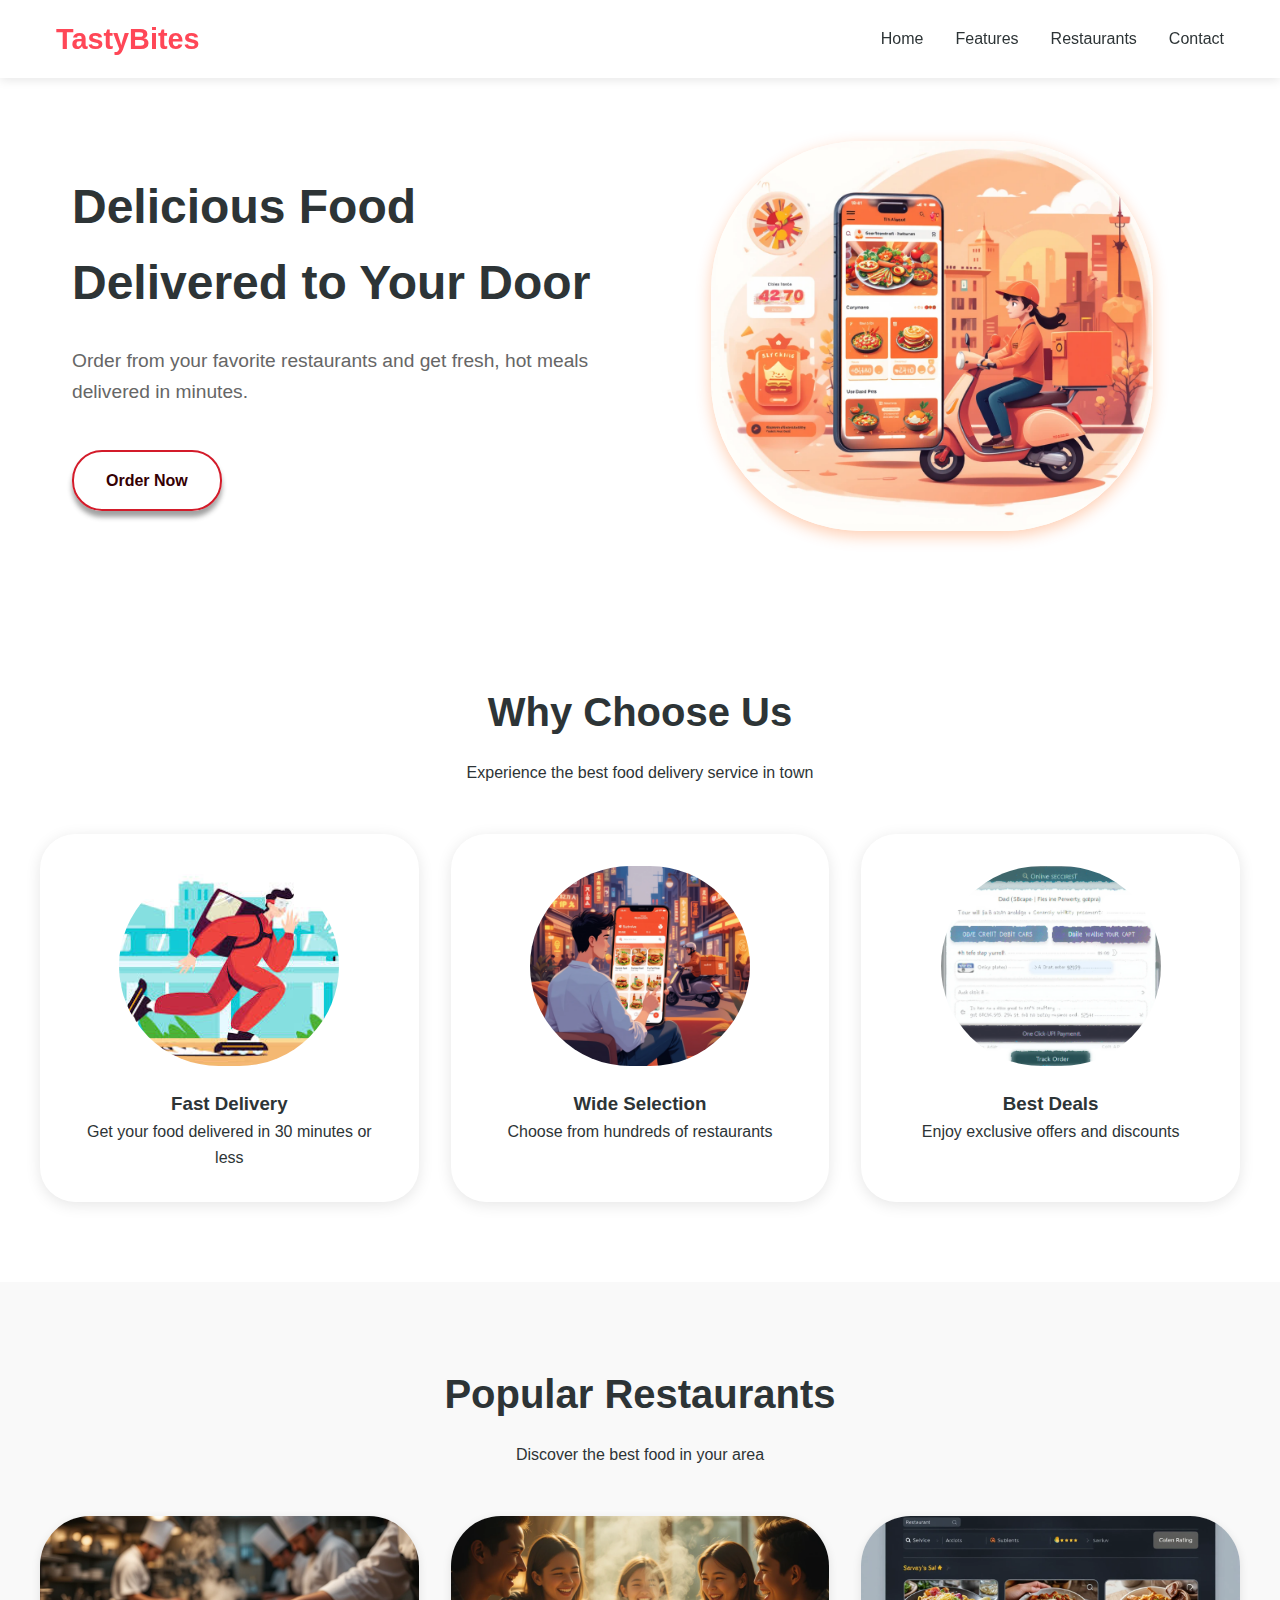
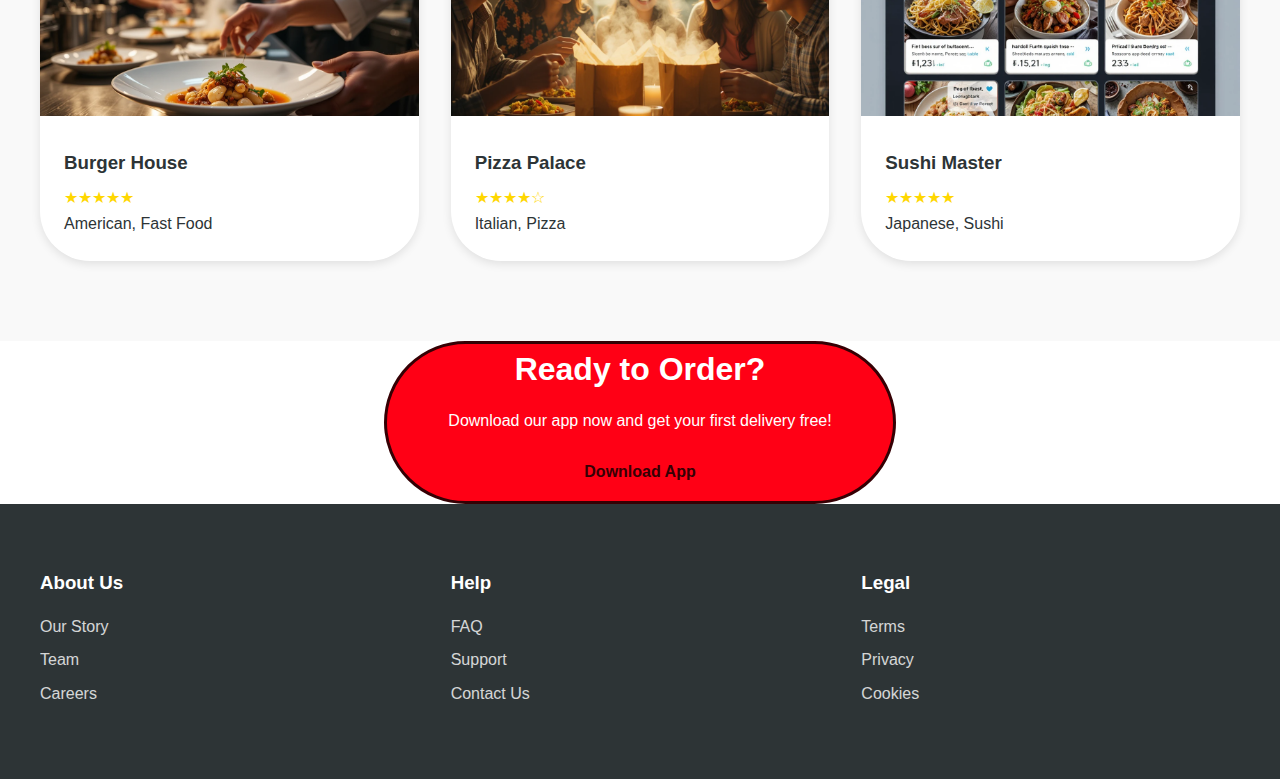
==== index.html @ fa66cdd8 "Add files via upload" ====
<!DOCTYPE html>
<html lang="en">
<head>
    <meta charset="UTF-8">
    <meta name="viewport" content="width=device-width, initial-scale=1.0">
    <title>TastyBites - Food Delivery Service</title>
    
    <link rel="stylesheet" href="index.css">
</head>
<body>
    <header class="header">
        <nav class="nav-container">
            <div class="logo">TastyBites</div>
            
            <div class="nav-links">
                <a href="#home">Home</a>
                <a href="#features">Features</a>
                <a href="#restaurants">Restaurants</a>
                <a href="#contact">Contact</a>
            </div>
        </nav>
    </header>

    <section class="hero" id="home">
       
        <div class="hero-content">
            <div class="hero-text">
                <h1>Delicious Food Delivered to Your Door</h1>
                <p>Order from your favorite restaurants and get fresh, hot meals delivered in minutes.</p>
                <a href="#order" class="button">Order Now</a>
            </div>
            <div class="hero-image">
                <img src="main.png" alt="Delicious Food Delivery" />
            </div>
        </div>
    </section>

    <section class="features" id="features">
        <div class="section-title">
            <h2>Why Choose Us</h2>
            <p>Experience the best food delivery service in town</p>
        </div>
        <div class="features-grid">
            <div class="feature-card">
                <img src="fst.jpg"alt="Fast Delivery" />
                <h3>Fast Delivery</h3>
                <p>Get your food delivered in 30 minutes or less</p>
            </div>
            <div class="feature-card">
                <img src="wdr.png" alt="Wide Selection" />
                <h3>Wide Selection</h3>
                <p>Choose from hundreds of restaurants</p>
            </div>
            <div class="feature-card">
                <img src="piclumen-1738390396438.png" alt="Best Deals" />
                <h3>Best Deals</h3>
                <p>Enjoy exclusive offers and discounts</p>
            </div>
        </div>
    </section>

    <section class="restaurants" id="restaurants">
        <div class="section-title">
            <h2>Popular Restaurants</h2>
            <p>Discover the best food in your area</p>
        </div>
        <div class="restaurant-grid">
            <div class="restaurant-card">
                <img src="The Chef’s Hands at Work.png" alt="Restaurant 1" />
                <div class="restaurant-info">
                    <h3>Burger House</h3>
                    <div class="rating">★★★★★</div>
                    <p>American, Fast Food</p>
                </div>
            </div>
            <div class="restaurant-card">
                <img src="The Family’s Joyful Food Arrival .png" alt="Restaurant 2" />
                <div class="restaurant-info">
                    <h3>Pizza Palace</h3>
                    <div class="rating">★★★★☆</div>
                    <p>Italian, Pizza</p>
                </div>
            </div>
            <div class="restaurant-card">
                <img src="piclumen-1738390382852.png" alt="Restaurant 3" />
                <div class="restaurant-info">
                    <h3>Sushi Master</h3>
                    <div class="rating">★★★★★</div>
                    <p>Japanese, Sushi</p>
                </div>
            </div>
        </div>
    </section>

    <section class="cta">
        <h2>Ready to Order?</h2>
        <p>Download our app now and get your first delivery free!</p>
        <a href="#download" class="button">Download App</a>
    </section>

    <footer class="footer" id="contact">
        <div class="footer-content">
            <div class="footer-section">
                <h3>About Us</h3>
                <ul>
                    <li><a href="#about">Our Story</a></li>
                    <li><a href="#team">Team</a></li>
                    <li><a href="#careers">Careers</a></li>
                </ul>
            </div>
            <div class="footer-section">
                <h3>Help</h3>
                <ul>
                    <li><a href="#faq">FAQ</a></li>
                    <li><a href="#support">Support</a></li>
                    <li><a href="#contact">Contact Us</a></li>
                </ul>
            </div>
            <div class="footer-section">
                <h3>Legal</h3>
                <ul>
                    <li><a href="#terms">Terms</a></li>
                    <li><a href="#privacy">Privacy</a></li>
                    <li><a href="#cookies">Cookies</a></li>
                </ul>
            </div>
        </div>
    </footer>
</body>
</html>
---- index.css ----
* {
    margin: 0;
    padding: 0;
    box-sizing: border-box;
    font-family: 'Segoe UI', Tahoma, Geneva, Verdana, sans-serif;
}

:root {
    --primary: #ff4757;
    --secondary: #2d3436;
    --accent: #ffeaa7;
    --text: #2d3436;
    --bg-light: #f9f9f9;
}

body {
    line-height: 1.6;
    color: var(--text);
}

/* Header Styles */
.header {
    background-color: white;
    box-shadow: 0 2px 10px rgba(0,0,0,0.1);
    position: fixed;
    width: 100%;
    z-index: 1000;
}

.nav-container {
    max-width: 1200px;
    margin: 0 auto;
    padding: 1rem;
    display: flex;
    justify-content: space-between;
    align-items: center;
}

.logo {
    font-size: 1.8rem;
    font-weight: bold;
    color: var(--primary);
}

.nav-links {
    display: flex;
    gap: 2rem;
}

.nav-links a {
    text-decoration: none;
    color: #2d3436;
    font-weight: 500;
    transition: color 0.3s;
   

}

.nav-links a:hover {
    color:#ff4757;
    border-bottom: solid 1px #d31b2a;
   
    transition: all ease-in-out 0.5s;
    
}

/* .nav-links::after{
    transition: 3s;
} */



/* Hero Section */
.hero {
    padding-top: 80px;
    position: relative;
    height: 600px;
    display: flex;
    align-items: center;
    background-image: rgba(0, 0, 0, 0.308) url("/img/main.png") ;
    overflow: hidden;


    
}

.hero-content {
    max-width: 1200px;
    margin: 0 auto;
    padding: 2rem;
    display: grid;
    grid-template-columns: 1fr 1fr;
    gap: 2rem;
    align-items: center;
}

.hero-text h1 {
    font-size: 3rem;
    margin-bottom: 1.5rem;
    color: var(--secondary);
}

.hero-text p {
    font-size: 1.2rem;
    margin-bottom: 2rem;
    color: #666;
}

.hero-text .button{

   border: solid 2px #d31b2a;
   border-radius: 30px;
   box-shadow: 0 6px 5px rgba(59, 59, 59, 0.479);
   
}

.hero-text .button:hover{
 
    
    background-color: #f8b6a48e;
    box-shadow: 0 6px 5px rgba(255, 30, 0, 0.479);
    transition: 0.5s;
}

.hero-image {
    text-align: center;
}

.hero-image img {
    max-width:80%;
    border-radius: 150px;
    box-shadow: 0 5px 15px rgba(255, 97, 6, 0.308);
}

/* Features Section */
.features {
    padding: 5rem 2rem;
    background-color: white;
}

.section-title {
    text-align: center;
    margin-bottom: 3rem;
}

.section-title h2 {
    font-size: 2.5rem;
    color: var(--secondary);
    margin-bottom: 1rem;
}

.features-grid {
    max-width: 1200px;
    margin: 0 auto;
    display: grid;
    grid-template-columns: repeat(auto-fit, minmax(250px, 1fr));
    gap: 2rem;
}

.feature-card {
    background: white;
    padding: 2rem;
    border-radius: 35px;
    box-shadow: 0 3px 15px rgba(0,0,0,0.1);
    text-align: center;
    transition: transform 0.3s;
    
}


.feature-card img {
    width: 70%;
    height: 200px;
    object-fit: cover;
    border-radius: 200px;
    margin-bottom: 1rem;
}

/* Popular Restaurants Section */
.restaurants {
    padding: 5rem 2rem;
    background-color: var(--bg-light);
}

.restaurant-grid {
    max-width: 1200px;
    margin: 0 auto;
    display: grid;
    grid-template-columns: repeat(auto-fit, minmax(300px, 1fr));
    gap: 2rem;
}

.restaurant-card {
    background: white;
    border-radius: 50px;
    overflow: hidden;
    box-shadow: 0 3px 10px rgba(0,0,0,0.1);
    cursor: pointer;
}

.restaurant-card:hover {
    border: solid 1px #d31b2a;
    transform: translateY(-10px);
    color: #d31b2a;
    background-color: #ffe0dc8e;
    box-shadow: 0 30px 30px rgba(253, 221, 221, 0.521);
    transition: 0.75s;

}
.restaurant-card img {
    width: 100%;
    height: 200px;
    object-fit: cover;
}

.restaurant-info {
    padding: 1.5rem;
}

.restaurant-info h3 {
    margin-bottom: 0.5rem;
}

.rating {
    color: #ffd700;
}

/* CTA Section */
.cta {
    background-color:#ff0015;
    color: white;
    /* padding: rem 2rem; */
    text-align: center;
    border:solid 3px #350004;
    border-radius: 150px;
    width:40%;
    margin:auto;
}

.cta h2 {
    font-size: 2rem;
    margin-bottom: 0.8rem;
}

.button {
    display: inline-block;
    margin-top: 10px;
    padding: 1rem 2rem;
    /* text-color: #000000; */
    background-color: none;
    color: #350004;
    text-decoration: none;
    border-radius: 5px;
    font-weight: bold;
    transition: transform 0.3s;
}

.button:hover {
    transform: translateY(-2px);
}

/* Footer */
.footer {
    background-color: var(--secondary);
    color: white;
    padding: 4rem 2rem;
}

.footer-content {
    max-width: 1200px;
    margin: 0 auto;
    display: grid;
    grid-template-columns: repeat(auto-fit, minmax(250px, 1fr));
    gap: 2rem;
}

.footer-section h3 {
    margin-bottom: 1rem;
}

.footer-section ul {
    list-style: none;
}

.footer-section ul li {
    margin-bottom: 0.5rem;
}

.footer-section ul li a {
    color: white;
    text-decoration: none;
    opacity: 0.8;
    transition: opacity 0.3s;
}

.footer-section ul li a:hover {
    opacity: 1;
}

/* Responsive Design */
@media (max-width: 768px) {
    .hero-content {
        grid-template-columns: 1fr;
        text-align: center;
    }

    .nav-links {
        display: none;
    }

    .hero-text h1 {
        font-size: 2.5rem;
    }
}
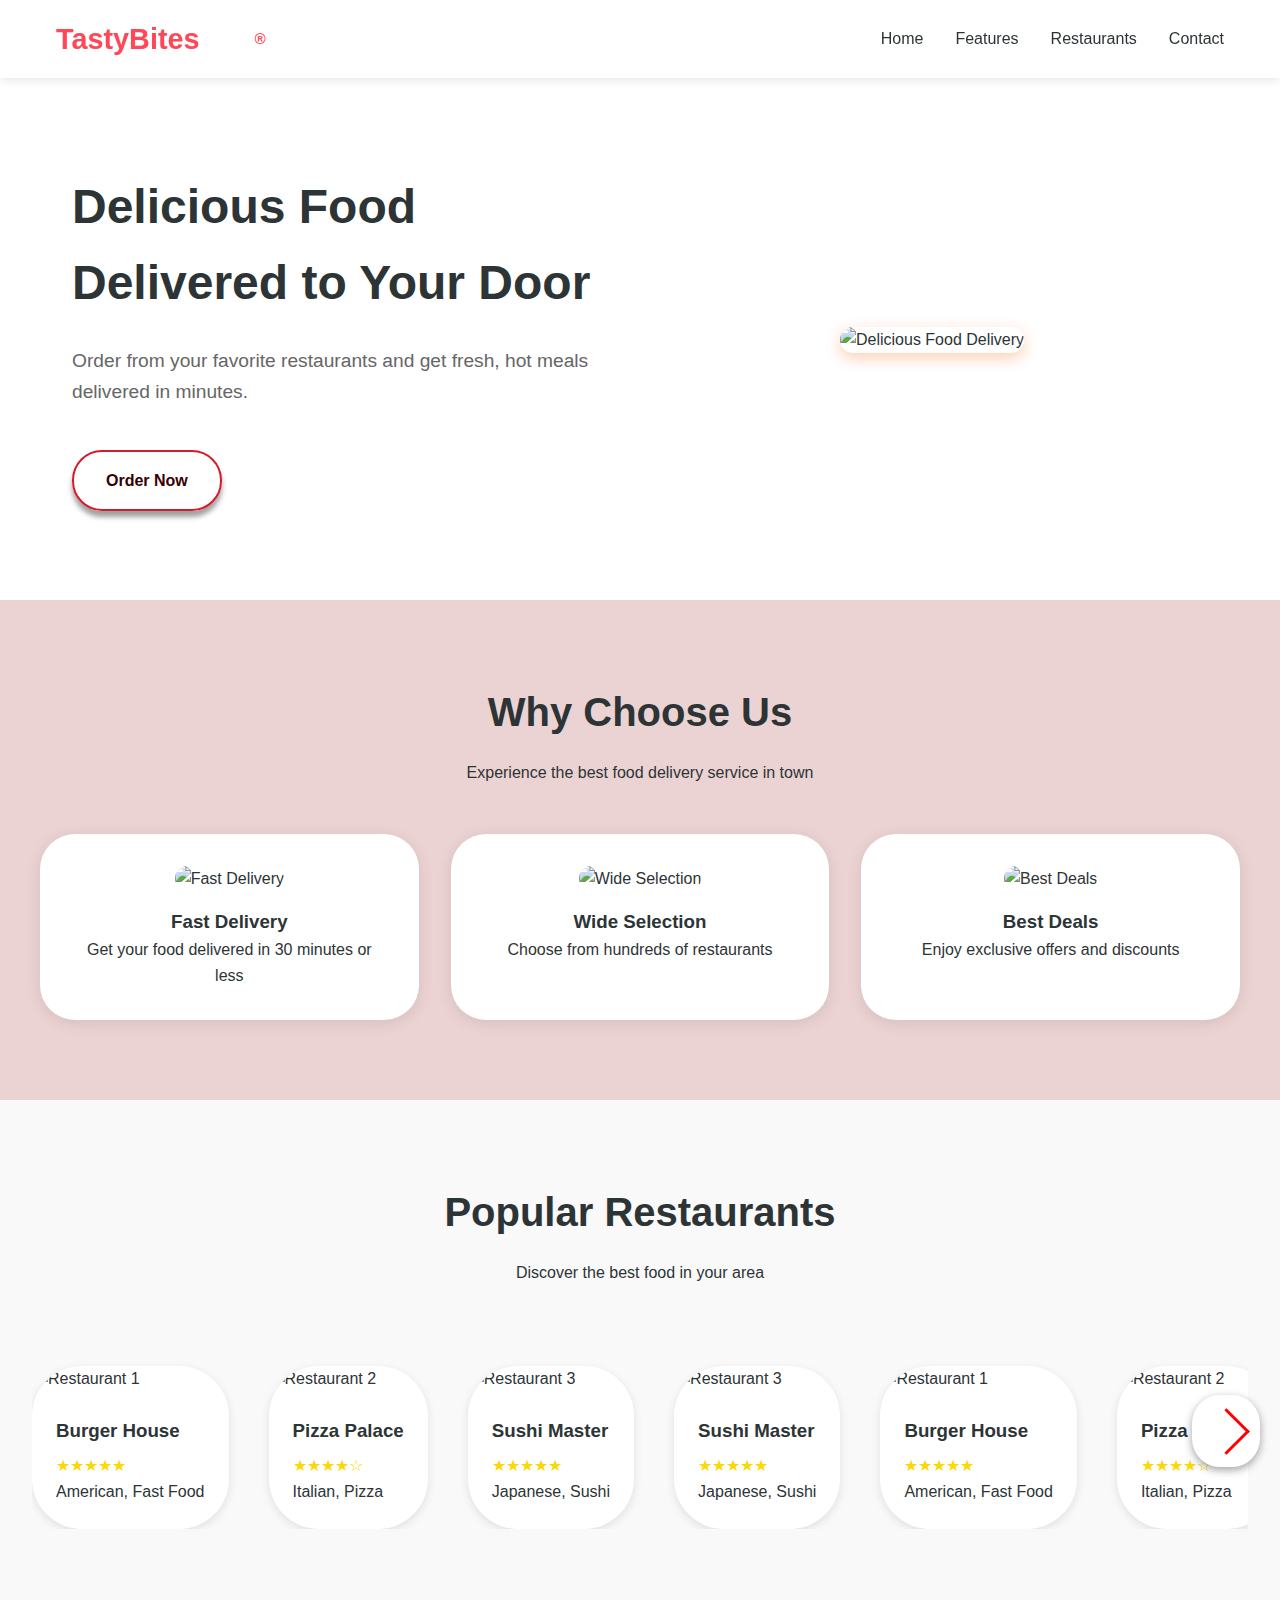
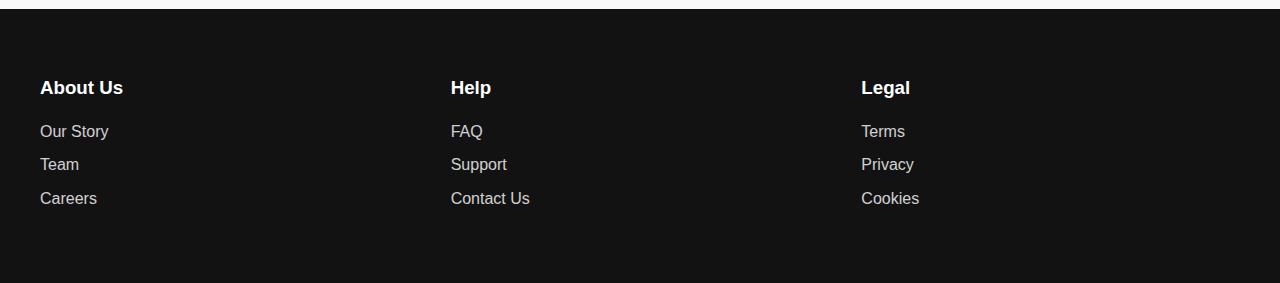
==== commit cf0b789e: "Add files via upload" ====
--- a/index.html
+++ b/index.html
@@ -1,17 +1,25 @@
 <!DOCTYPE html>
 <html lang="en">
+
 <head>
     <meta charset="UTF-8">
     <meta name="viewport" content="width=device-width, initial-scale=1.0">
     <title>TastyBites - Food Delivery Service</title>
-    
+
     <link rel="stylesheet" href="index.css">
 </head>
+
 <body>
     <header class="header">
         <nav class="nav-container">
-            <div class="logo">TastyBites</div>
+            <div class="logo" id="main">TastyBites  
+               
+            </div>
+            <div class="logo" id="reg">&REG;    
+            </div>  
             
+
+
             <div class="nav-links">
                 <a href="#home">Home</a>
                 <a href="#features">Features</a>
@@ -20,9 +28,9 @@
             </div>
         </nav>
     </header>
+    
+    <section class="hero " id="home">
 
-    <section class="hero" id="home">
-       
         <div class="hero-content">
             <div class="hero-text">
                 <h1>Delicious Food Delivered to Your Door</h1>
@@ -30,73 +38,126 @@
                 <a href="#order" class="button">Order Now</a>
             </div>
             <div class="hero-image">
-                <img src="main.png" alt="Delicious Food Delivery" />
+                <img src="img/main.png" alt="Delicious Food Delivery" />
             </div>
         </div>
     </section>
 
-    <section class="features" id="features">
+    <section class="features background" id="features">
         <div class="section-title">
             <h2>Why Choose Us</h2>
             <p>Experience the best food delivery service in town</p>
         </div>
         <div class="features-grid">
             <div class="feature-card">
-                <img src="fst.jpg"alt="Fast Delivery" />
+                <img src="img/fst.jpg" alt="Fast Delivery" />
                 <h3>Fast Delivery</h3>
                 <p>Get your food delivered in 30 minutes or less</p>
             </div>
             <div class="feature-card">
-                <img src="wdr.png" alt="Wide Selection" />
+                <img src="img/wdr.png" alt="Wide Selection" />
                 <h3>Wide Selection</h3>
                 <p>Choose from hundreds of restaurants</p>
             </div>
             <div class="feature-card">
-                <img src="piclumen-1738390396438.png" alt="Best Deals" />
+                <img src="img/piclumen-1738390396438.png" alt="Best Deals" />
                 <h3>Best Deals</h3>
                 <p>Enjoy exclusive offers and discounts</p>
             </div>
         </div>
     </section>
 
+
     <section class="restaurants" id="restaurants">
         <div class="section-title">
             <h2>Popular Restaurants</h2>
             <p>Discover the best food in your area</p>
         </div>
-        <div class="restaurant-grid">
-            <div class="restaurant-card">
-                <img src="The Chef’s Hands at Work.png" alt="Restaurant 1" />
-                <div class="restaurant-info">
-                    <h3>Burger House</h3>
-                    <div class="rating">★★★★★</div>
-                    <p>American, Fast Food</p>
+        <div class="scroll-container">
+            <button class="scroll-button left" id="scrollLeft">
+                <i class="arrow arrow-left"></i>
+            </button>
+            <div class="restaurant-grid">
+                <div class="restaurant-card">
+                    <img src="img/The Chef’s Hands at Work.png" alt="Restaurant 1" />
+                    <div class="restaurant-info">
+                        <h3>Burger House</h3>
+                        <div class="rating">★★★★★</div>
+                        <p>American, Fast Food</p>
+                    </div>
+                </div>
+                <div class="restaurant-card">
+                    <img src="img/The Family’s Joyful Food Arrival .png" alt="Restaurant 2" />
+                    <div class="restaurant-info">
+                        <h3>Pizza Palace</h3>
+                        <div class="rating">★★★★☆</div>
+                        <p>Italian, Pizza</p>
+                    </div>
+                </div>
+                <div class="restaurant-card">
+                    <img src="img/piclumen-1738390382852.png" alt="Restaurant 3" />
+                    <div class="restaurant-info">
+                        <h3>Sushi Master</h3>
+                        <div class="rating">★★★★★</div>
+                        <p>Japanese, Sushi</p>
+                    </div>
+                </div>
+                <div class="restaurant-card">
+                    <img src="img/piclumen-1738390382852.png" alt="Restaurant 3" />
+                    <div class="restaurant-info">
+                        <h3>Sushi Master</h3>
+                        <div class="rating">★★★★★</div>
+                        <p>Japanese, Sushi</p>
+                    </div>
+                </div>
+
+                <div class="restaurant-card">
+                    <img src="img/The Chef’s Hands at Work.png" alt="Restaurant 1" />
+                    <div class="restaurant-info">
+                        <h3>Burger House</h3>
+                        <div class="rating">★★★★★</div>
+                        <p>American, Fast Food</p>
+                    </div>
+                </div>
+                <div class="restaurant-card">
+                    <img src="img/The Family’s Joyful Food Arrival .png" alt="Restaurant 2" />
+                    <div class="restaurant-info">
+                        <h3>Pizza Palace</h3>
+                        <div class="rating">★★★★☆</div>
+                        <p>Italian, Pizza</p>
+                    </div>
+                </div>
+                <div class="restaurant-card">
+                    <img src="img/piclumen-1738390382852.png" alt="Restaurant 3" />
+                    <div class="restaurant-info">
+                        <h3>Sushi Master</h3>
+                        <div class="rating">★★★★★</div>
+                        <p>Japanese, Sushi</p>
+                    </div>
+                </div>
+                <div class="restaurant-card">
+                    <img src="img/piclumen-1738390382852.png" alt="Restaurant 3" />
+                    <div class="restaurant-info">
+                        <h3>Sushi Master</h3>
+                        <div class="rating">★★★★★</div>
+                        <p>Japanese, Sushi</p>
+                    </div>
                 </div>
             </div>
-            <div class="restaurant-card">
-                <img src="The Family’s Joyful Food Arrival .png" alt="Restaurant 2" />
-                <div class="restaurant-info">
-                    <h3>Pizza Palace</h3>
-                    <div class="rating">★★★★☆</div>
-                    <p>Italian, Pizza</p>
-                </div>
-            </div>
-            <div class="restaurant-card">
-                <img src="piclumen-1738390382852.png" alt="Restaurant 3" />
-                <div class="restaurant-info">
-                    <h3>Sushi Master</h3>
-                    <div class="rating">★★★★★</div>
-                    <p>Japanese, Sushi</p>
-                </div>
-            </div>
+
+
+            <button class="scroll-button right" id="scrollRight">
+                <i class="arrow arrow-right"></i>
+            </button>
+
         </div>
     </section>
 
-    <section class="cta">
+    <!-- <section class="cta">
         <h2>Ready to Order?</h2>
         <p>Download our app now and get your first delivery free!</p>
         <a href="#download" class="button">Download App</a>
-    </section>
+    </section> -->
 
     <footer class="footer" id="contact">
         <div class="footer-content">
@@ -126,5 +187,7 @@
             </div>
         </div>
     </footer>
+    <script src="index.js"></script>
 </body>
+
 </html>--- a/index.css
+++ b/index.css
@@ -42,6 +42,13 @@
     color: var(--primary);
 }
 
+ #reg {
+    font-size: 0.95rem;
+    font-weight: bold;
+    color: var(--primary);
+    margin-right:35rem;
+}
+
 .nav-links {
     display: flex;
     gap: 2rem;
@@ -60,7 +67,7 @@
     color:#ff4757;
     border-bottom: solid 1px #d31b2a;
    
-    transition: all ease-in-out 0.5s;
+    transition:  0.5s;
     
 }
 
@@ -77,7 +84,7 @@
     height: 600px;
     display: flex;
     align-items: center;
-    background-image: rgba(0, 0, 0, 0.308) url("/img/main.png") ;
+    /* background-image: rgba(0, 0, 0, 0.308) url("/img/main.png") ; */
     overflow: hidden;
 
 
@@ -135,7 +142,7 @@
 /* Features Section */
 .features {
     padding: 5rem 2rem;
-    background-color: white;
+    background-color: rgba(224, 183, 183, 0.616);
 }
 
 .section-title {
@@ -180,22 +187,36 @@
 .restaurants {
     padding: 5rem 2rem;
     background-color: var(--bg-light);
+    position: relative;
+}
+.scroll-container {
+    position: relative;
+    max-width: 1245px;
+    margin: 0 auto;
+    padding-top: 1rem;
+    /* overflow: hidden; */
 }
 
 .restaurant-grid {
-    max-width: 1200px;
-    margin: 0 auto;
-    display: grid;
-    grid-template-columns: repeat(auto-fit, minmax(300px, 1fr));
-    gap: 2rem;
+    /* max-width: 1200px; */
+    overflow: hidden;
+    /* margin: 0 auto; */
+    display: flex;
+    transform:  0.3s ease-in-out;
+    /* grid-template-columns: repeat(auto-fit, minmax(200px, 1fr)); */
+    gap: 2.5rem;  
+    padding-top: 1rem;  
 }
 
 .restaurant-card {
+    
     background: white;
     border-radius: 50px;
     overflow: hidden;
     box-shadow: 0 3px 10px rgba(0,0,0,0.1);
     cursor: pointer;
+    flex: 0 0 auto;
+    
 }
 
 .restaurant-card:hover {
@@ -223,6 +244,60 @@
 
 .rating {
     color: #ffd700;
+}
+
+.scroll-button {
+    position: absolute;
+    top: 50%;
+    transform: translateY(-50%);
+    width: 68px;
+    height: 72px;
+    border-radius: 40%;
+    background: #ffffff;
+    border: none;
+    box-shadow: 0 3px 8px rgba(0, 0, 0, 0.37);
+    cursor: pointer;
+    display: flex;
+    align-items: center;
+    justify-content: center;
+    z-index: 10;
+    transition: background-color 0.3s;
+}
+
+.scroll-button:hover {
+    box-shadow: 0 8px 10px rgba(255, 0, 0, 0.527);
+    
+    
+}
+
+
+
+.scroll-button.left {
+    left: -12px;
+}
+
+.scroll-button.right {
+    right: -12px;
+    
+}
+
+.scroll-button.hidden {
+    display: none;
+}
+.arrow {
+    border: solid #f00;
+    /* box-shadow: 0 2px 5px rgba(0,0,0,0.2); */
+    border-width: 0 3px 3px 0;
+    display: inline-block;
+    padding: 15px;
+}
+
+.arrow-right {
+    transform: rotate(-45deg);
+}
+
+.arrow-left {
+    transform: rotate(135deg);
 }
 
 /* CTA Section */
@@ -261,7 +336,9 @@
 
 /* Footer */
 .footer {
-    background-color: var(--secondary);
+    background:rgba(0, 0, 0, 0.93) url("img/images.png");
+    background-blend-mode: darken;
+    background-size: cover;
     color: white;
     padding: 4rem 2rem;
 }
@@ -299,6 +376,21 @@
 
 /* Responsive Design */
 @media (max-width: 768px) {
+
+    .nav-container {
+        max-width: 1200px;
+        margin: 0 auto;
+        padding: 0.5rem;
+        display: flex;
+        justify-content: space-between;
+        align-items: center;
+    }
+    
+    .logo {
+        font-size: 25px;
+        font-weight: bold;
+        color: var(--primary);
+    }
     .hero-content {
         grid-template-columns: 1fr;
         text-align: center;
@@ -308,8 +400,20 @@
         display: none;
     }
 
+    .hero{
+
+        max-height: 800px;
+    }
     .hero-text h1 {
-        font-size: 2.5rem;
-    }
-}
-
+        font-size: 2rem;
+        margin-top: 1.5rem;
+        /* margin-bottom: -12rem; */
+    }
+
+    .features {
+        padding: 5rem 2rem;
+        background-color: rgba(224, 183, 183, 0.616);
+        margin-top:6rem;
+    }
+}
+
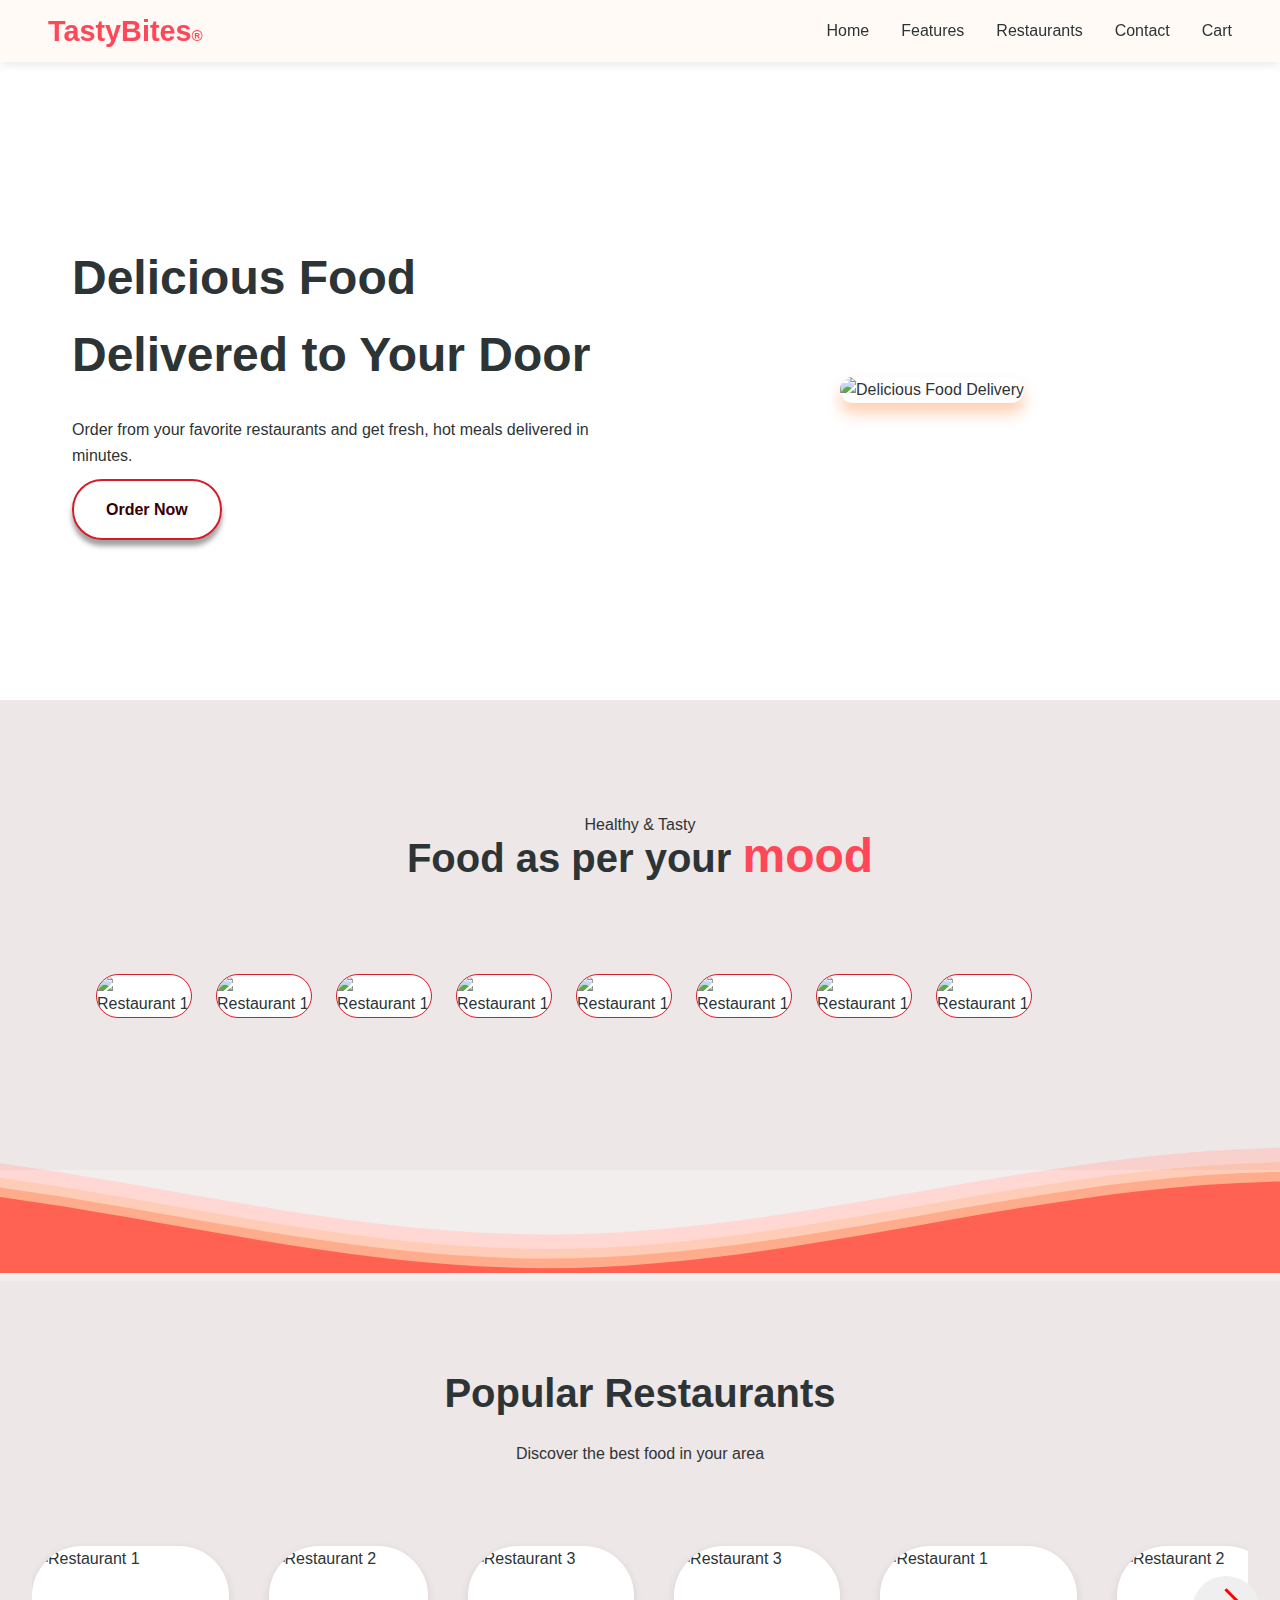
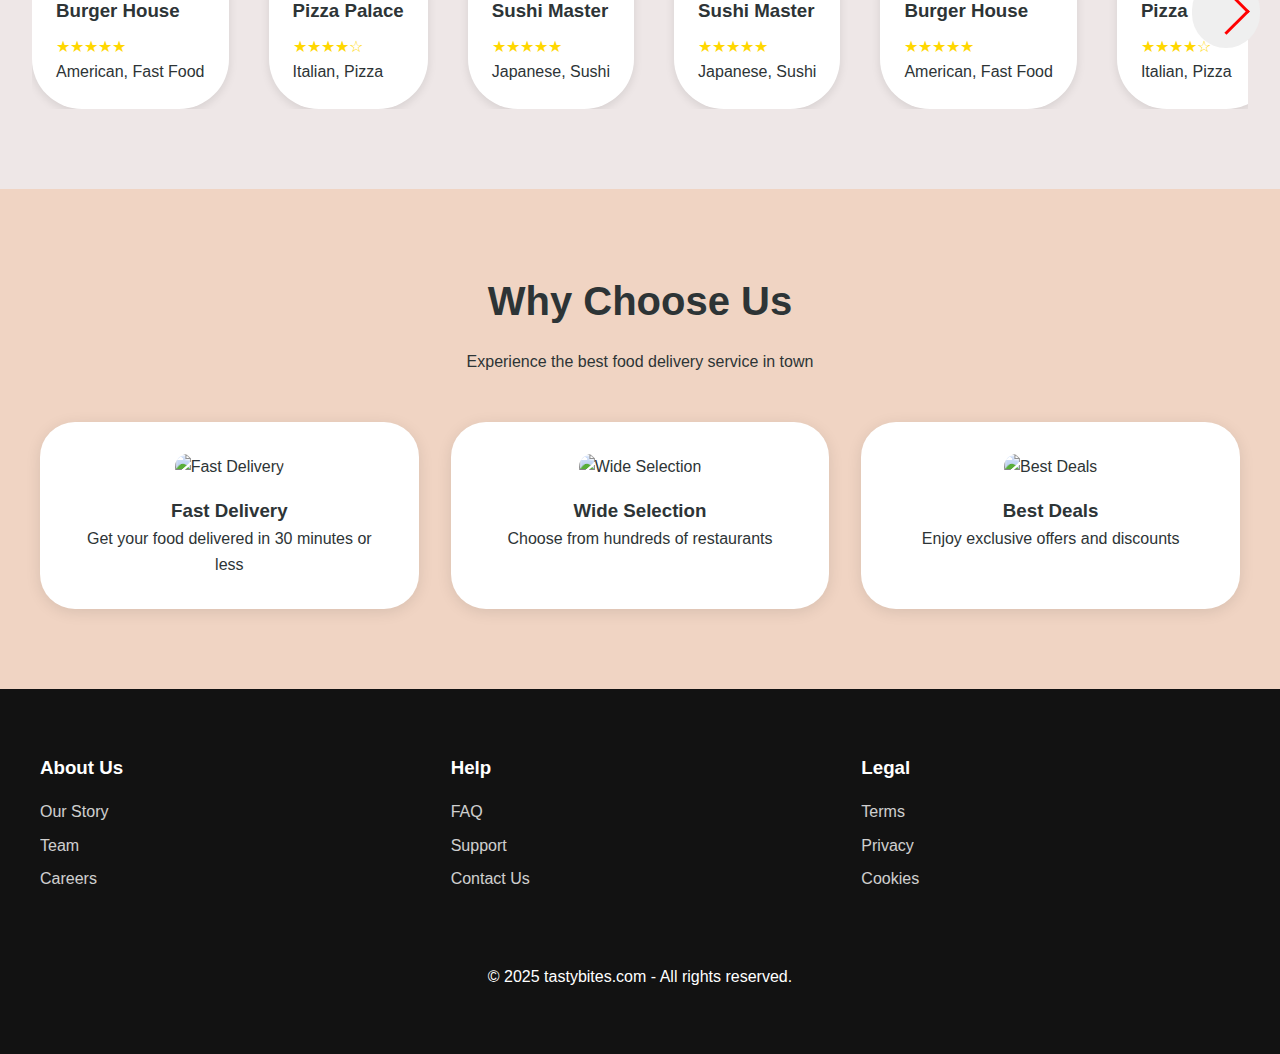
==== commit def5cf22: "Add files via upload" ====
--- a/index.html
+++ b/index.html
@@ -11,35 +11,220 @@
 
 <body>
     <header class="header">
-        <nav class="nav-container">
-            <div class="logo" id="main">TastyBites  
-               
-            </div>
-            <div class="logo" id="reg">&REG;    
-            </div>  
-            
-
-
-            <div class="nav-links">
+        <nav class="nav-container h-nav-resp" >
+            <div class="logo" id="main">TastyBites<span>&REG;</span></div>
+          
+
+
+
+            <div class="nav-links v-class-resp ">
                 <a href="#home">Home</a>
                 <a href="#features">Features</a>
                 <a href="#restaurants">Restaurants</a>
-                <a href="#contact">Contact</a>
-            </div>
+                <a href="contact.html" target="_blank">Contact</a>
+                <a href="cart.html"target="_blank"> Cart</a> 
+
+                
+                <div class="burger">
+                    <div class="line"></div>
+                    <div class="line"></div>
+                    <div class="line"></div>
+    
+                </div>
+            </div>
+<!-- 
+            <div class="login">
+
+                <img src="img/person.jpg" alt="">
+            </div> -->
+
+            
         </nav>
     </header>
-    
+
     <section class="hero " id="home">
 
         <div class="hero-content">
             <div class="hero-text">
                 <h1>Delicious Food Delivered to Your Door</h1>
                 <p>Order from your favorite restaurants and get fresh, hot meals delivered in minutes.</p>
-                <a href="#order" class="button">Order Now</a>
+                <a href="#typesfood" class="button">Order Now</a>
             </div>
             <div class="hero-image">
                 <img src="img/main.png" alt="Delicious Food Delivery" />
             </div>
+        </div>
+    </section>
+
+    <section class="menu" id="typesfood">
+        <div class="sec-title">
+            <p> Healthy & Tasty</p>
+            <h2>Food as per your <span>mood</span> </h2>
+           
+        </div>
+
+        
+            <div class="foodgrid">
+                <div class="foodcard">
+                    <img src="img/pizza.png" alt="Restaurant 1" />
+                    <!-- <div class="restaurant-info">
+                        <p>American, Fast Food</p>
+                    </div> -->
+                </div>
+                <div class="foodcard">
+                    <img src="img/piclumen-1738760263437.png" alt="Restaurant 1" />
+                    <!-- <div class="restaurant-info">
+                        <p>American, Fast Food</p>
+                    </div> -->
+                </div>
+                <div class="foodcard">
+                    <img src="img/piclumen-1738760264392.png" alt="Restaurant 1" />
+                    <!-- <div class="restaurant-info">
+                        <p>American, Fast Food</p>
+                    </div> -->
+                </div>
+                <div class="foodcard">
+                    <img src="img/piclumen-1738760270478.png" alt="Restaurant 1" />
+                    <!-- <div class="restaurant-info">
+                        <p>American, Fast Food</p>
+                    </div> -->
+                </div>
+
+                <div class="foodcard">
+                    <img src="img/piclumen-1738761124378.png" alt="Restaurant 1" />
+                    <!-- <div class="restaurant-info">
+                        <p>American, Fast Food</p>
+                    </div> -->
+                </div>
+                <div class="foodcard">
+                    <img src="img/piclumen-1738760722605.png" alt="Restaurant 1" />
+                    <!-- <div class="restaurant-info">
+                        <p>American, Fast Food</p>
+                    </div> -->
+                </div>
+
+                <div class="foodcard">
+                    <img src="img/piclumen-1738760779694.png" alt="Restaurant 1" />
+                    <!-- <div class="restaurant-info">
+                        <p>American, Fast Food</p>
+                    </div> -->
+                </div>
+                <div class="foodcard">
+                    <img src="img/piclumen-1738760815689.png" alt="Restaurant 1" />
+                    <!-- <div class="restaurant-info">
+                        <p>American, Fast Food</p>
+                    </div> -->
+                </div>
+
+               
+                
+            </div>
+
+
+       
+    </section>
+    
+    <div class="flex beader">
+        <svg class="waves" xmlns="http://www.w3.org/2000/svg" xmlns:xlink="http://www.w3.org/1999/xlink" viewBox="0 24 150 28" preserveAspectRatio="none" shape-rendering="auto">
+            <defs>
+                <path id="gentle-wave" d="M-160 44c30 0 58-18 88-18s 58 18 88 18 58-18 88-18 58 18 88 18 v44h-352z" />
+            </defs>
+            <g class="parallax">
+                <use xlink:href="#gentle-wave" x="48" y="0" fill="#ffc8c2" />
+                <use xlink:href="#gentle-wave" x="48" y="3" fill="#ffb899" />
+                <use xlink:href="#gentle-wave" x="48" y="5" fill="#ff8a5c" />
+                <use xlink:href="#gentle-wave" x="48" y="7" fill="#ff1f0a" />
+            </g>
+        </svg>
+    </div>
+
+    <section class="restaurants" id="restaurants">
+        <div class="section-title">
+            <h2>Popular Restaurants</h2>
+            <p>Discover the best food in your area</p>
+        </div>
+
+        
+
+        <div class="scroll-container">
+            <button class="scroll-button left" id="scrollLeft">
+                <i class="arrow arrow-left"></i>
+            </button>
+            
+            <div class="restaurant-grid">
+                
+                <div class="restaurant-card">
+                    <img src="img/The Chef’s Hands at Work.png" alt="Restaurant 1" />
+                    <div class="restaurant-info">
+                        <h3>Burger House</h3>
+                        <div class="rating">★★★★★</div>
+                        <p>American, Fast Food</p>
+                    </div>
+                </div>
+                <div class="restaurant-card">
+                    <img src="img/The Family’s Joyful Food Arrival .png" alt="Restaurant 2" />
+                    <div class="restaurant-info">
+                        <h3>Pizza Palace</h3>
+                        <div class="rating">★★★★☆</div>
+                        <p>Italian, Pizza</p>
+                    </div>
+                </div>
+                <div class="restaurant-card">
+                    <img src="img/piclumen-1738390382852.png" alt="Restaurant 3" />
+                    <div class="restaurant-info">
+                        <h3>Sushi Master</h3>
+                        <div class="rating">★★★★★</div>
+                        <p>Japanese, Sushi</p>
+                    </div>
+                </div>
+                <div class="restaurant-card">
+                    <img src="img/piclumen-1738390382852.png" alt="Restaurant 3" />
+                    <div class="restaurant-info">
+                        <h3>Sushi Master</h3>
+                        <div class="rating">★★★★★</div>
+                        <p>Japanese, Sushi</p>
+                    </div>
+                </div>
+
+                <div class="restaurant-card">
+                    <img src="img/The Chef’s Hands at Work.png" alt="Restaurant 1" />
+                    <div class="restaurant-info">
+                        <h3>Burger House</h3>
+                        <div class="rating">★★★★★</div>
+                        <p>American, Fast Food</p>
+                    </div>
+                </div>
+                <div class="restaurant-card">
+                    <img src="img/The Family’s Joyful Food Arrival .png" alt="Restaurant 2" />
+                    <div class="restaurant-info">
+                        <h3>Pizza Palace</h3>
+                        <div class="rating">★★★★☆</div>
+                        <p>Italian, Pizza</p>
+                    </div>
+                </div>
+                <div class="restaurant-card">
+                    <img src="img/piclumen-1738390382852.png" alt="Restaurant 3" />
+                    <div class="restaurant-info">
+                        <h3>Sushi Master</h3>
+                        <div class="rating">★★★★★</div>
+                        <p>Japanese, Sushi</p>
+                    </div>
+                </div>
+                <div class="restaurant-card">
+                    <img src="img/piclumen-1738390382852.png" alt="Restaurant 3" />
+                    <div class="restaurant-info">
+                        <h3>Sushi Master</h3>
+                        <div class="rating">★★★★★</div>
+                        <p>Japanese, Sushi</p>
+                    </div>
+                </div>
+            </div>
+
+
+            <button class="scroll-button right" id="scrollRight">
+                <i class="arrow arrow-right"></i>
+            </button>
+
         </div>
     </section>
 
@@ -66,93 +251,6 @@
             </div>
         </div>
     </section>
-
-
-    <section class="restaurants" id="restaurants">
-        <div class="section-title">
-            <h2>Popular Restaurants</h2>
-            <p>Discover the best food in your area</p>
-        </div>
-        <div class="scroll-container">
-            <button class="scroll-button left" id="scrollLeft">
-                <i class="arrow arrow-left"></i>
-            </button>
-            <div class="restaurant-grid">
-                <div class="restaurant-card">
-                    <img src="img/The Chef’s Hands at Work.png" alt="Restaurant 1" />
-                    <div class="restaurant-info">
-                        <h3>Burger House</h3>
-                        <div class="rating">★★★★★</div>
-                        <p>American, Fast Food</p>
-                    </div>
-                </div>
-                <div class="restaurant-card">
-                    <img src="img/The Family’s Joyful Food Arrival .png" alt="Restaurant 2" />
-                    <div class="restaurant-info">
-                        <h3>Pizza Palace</h3>
-                        <div class="rating">★★★★☆</div>
-                        <p>Italian, Pizza</p>
-                    </div>
-                </div>
-                <div class="restaurant-card">
-                    <img src="img/piclumen-1738390382852.png" alt="Restaurant 3" />
-                    <div class="restaurant-info">
-                        <h3>Sushi Master</h3>
-                        <div class="rating">★★★★★</div>
-                        <p>Japanese, Sushi</p>
-                    </div>
-                </div>
-                <div class="restaurant-card">
-                    <img src="img/piclumen-1738390382852.png" alt="Restaurant 3" />
-                    <div class="restaurant-info">
-                        <h3>Sushi Master</h3>
-                        <div class="rating">★★★★★</div>
-                        <p>Japanese, Sushi</p>
-                    </div>
-                </div>
-
-                <div class="restaurant-card">
-                    <img src="img/The Chef’s Hands at Work.png" alt="Restaurant 1" />
-                    <div class="restaurant-info">
-                        <h3>Burger House</h3>
-                        <div class="rating">★★★★★</div>
-                        <p>American, Fast Food</p>
-                    </div>
-                </div>
-                <div class="restaurant-card">
-                    <img src="img/The Family’s Joyful Food Arrival .png" alt="Restaurant 2" />
-                    <div class="restaurant-info">
-                        <h3>Pizza Palace</h3>
-                        <div class="rating">★★★★☆</div>
-                        <p>Italian, Pizza</p>
-                    </div>
-                </div>
-                <div class="restaurant-card">
-                    <img src="img/piclumen-1738390382852.png" alt="Restaurant 3" />
-                    <div class="restaurant-info">
-                        <h3>Sushi Master</h3>
-                        <div class="rating">★★★★★</div>
-                        <p>Japanese, Sushi</p>
-                    </div>
-                </div>
-                <div class="restaurant-card">
-                    <img src="img/piclumen-1738390382852.png" alt="Restaurant 3" />
-                    <div class="restaurant-info">
-                        <h3>Sushi Master</h3>
-                        <div class="rating">★★★★★</div>
-                        <p>Japanese, Sushi</p>
-                    </div>
-                </div>
-            </div>
-
-
-            <button class="scroll-button right" id="scrollRight">
-                <i class="arrow arrow-right"></i>
-            </button>
-
-        </div>
-    </section>
-
     <!-- <section class="cta">
         <h2>Ready to Order?</h2>
         <p>Download our app now and get your first delivery free!</p>
@@ -174,7 +272,7 @@
                 <ul>
                     <li><a href="#faq">FAQ</a></li>
                     <li><a href="#support">Support</a></li>
-                    <li><a href="#contact">Contact Us</a></li>
+                    <li><a href="contact.html">Contact Us</a></li>
                 </ul>
             </div>
             <div class="footer-section">
@@ -186,6 +284,9 @@
                 </ul>
             </div>
         </div>
+        
+        <p>  &COPY; 2025 tastybites.com - All rights reserved.  </p>
+
     </footer>
     <script src="index.js"></script>
 </body>
--- a/index.css
+++ b/index.css
@@ -10,7 +10,7 @@
     --secondary: #2d3436;
     --accent: #ffeaa7;
     --text: #2d3436;
-    --bg-light: #f9f9f9;
+    --bg-light: #eee7e7;
 }
 
 body {
@@ -18,19 +18,47 @@
     color: var(--text);
 }
 
+::-webkit-scrollbar {
+    width: 10px;
+  }
+  
+  /* Track */
+  ::-webkit-scrollbar-track {
+    /* box-shadow: inset 0 0 5px rgb(255, 210, 210);  */
+    background-color: transparent;
+    border-radius: 10px;
+  }
+   
+  /* Handle */
+  ::-webkit-scrollbar-thumb {
+    background: var(--secondary); 
+    border-radius: 20px;
+    transition: all ease 0.5s;
+    
+  }
+  
+  /* Handle on hover */
+  ::-webkit-scrollbar-thumb:hover {
+    background:#f00 ; 
+    transition: all ease 0.5s;
+   
+  }
+
 /* Header Styles */
 .header {
-    background-color: white;
+    background-color:rgba(255, 250, 246, 0.945);
     box-shadow: 0 2px 10px rgba(0,0,0,0.1);
     position: fixed;
     width: 100%;
     z-index: 1000;
 }
 
+
+
 .nav-container {
     max-width: 1200px;
     margin: 0 auto;
-    padding: 1rem;
+    padding: 0.5rem;
     display: flex;
     justify-content: space-between;
     align-items: center;
@@ -42,32 +70,83 @@
     color: var(--primary);
 }
 
- #reg {
+.logo span {
     font-size: 0.95rem;
     font-weight: bold;
     color: var(--primary);
-    margin-right:35rem;
-}
+   
+}
+
+/* .login{
+    justify-content: left;
+    margin-right:-6rem;
+    width:3rem;
+    
+}
+
+.login img {
+
+    width:20%;
+    height: auto;
+    border-radius: 50px;
+    /* margin-right:-8rem; */
+
 
 .nav-links {
     display: flex;
     gap: 2rem;
+}
+
+.burger{
+    display: none;
+    position: absolute;
+    cursor: pointer;
+    right:5%;
+    top:15px;
+    /* background-color: aqua; */
+}
+
+.line{
+    width:23px;
+    background-color: var(--primary);
+    height: 2px;
+    margin: 5px 3px;  
+
+}
+
+.nav-links button{
+
+    width:30px;
 }
 
 .nav-links a {
     text-decoration: none;
     color: #2d3436;
     font-weight: 500;
-    transition: color 0.3s;
-   
-
-}
-
-.nav-links a:hover {
-    color:#ff4757;
-    border-bottom: solid 1px #d31b2a;
-   
-    transition:  0.5s;
+    
+}
+
+.nav-links a::after{
+    content: "";
+    display:block;
+    height: 0.5px;
+    width:100%;
+    background-color: var(--primary);
+    transform: scale(0);
+    transform-origin: left;
+    transition: 0.5s all ease; 
+}
+
+.nav-links a:hover{
+
+    color: var(--primary);
+    transition:  0.3s all ease;
+
+}
+
+.nav-links a:hover::after {
+    transform: scale(1);
+
     
 }
 
@@ -81,7 +160,7 @@
 .hero {
     padding-top: 80px;
     position: relative;
-    height: 600px;
+    height: 700px;
     display: flex;
     align-items: center;
     /* background-image: rgba(0, 0, 0, 0.308) url("/img/main.png") ; */
@@ -107,11 +186,7 @@
     color: var(--secondary);
 }
 
-.hero-text p {
-    font-size: 1.2rem;
-    margin-bottom: 2rem;
-    color: #666;
-}
+
 
 .hero-text .button{
 
@@ -136,13 +211,157 @@
 .hero-image img {
     max-width:80%;
     border-radius: 150px;
-    box-shadow: 0 5px 15px rgba(255, 97, 6, 0.308);
+    box-shadow: 0 10px 15px rgba(255, 97, 6, 0.308);
+}
+
+.menu {
+    background-color: var(--bg-light);
+    position: relative;
+    padding: 7rem 6rem;
+    max-width: 1500px;
+}
+
+
+
+.menu span{
+        text-align: center;
+        justify-content: center;
+        font-size: 3rem;
+        margin-bottom: 1.5rem;
+        color: var(--primary);
+    
+}
+
+
+.foodgrid{
+    /* max-width: 1200px; */
+    /* overflow: hidden; */
+    /* margin: 0 auto; */
+    display: flex;
+    transform:  0.3s ease-in-out;
+    /* grid-template-columns: repeat(auto-fit, minmax(200px, 1fr)); */
+    gap: 1.5rem;  
+    padding-top: 2rem;
+    padding-bottom: 2.5rem;  
+}
+
+.foodcard {
+    
+    width: 6rem;
+    background: white;
+    border: solid 0.5px #d31b2a;
+    border-radius: 50px;
+    overflow: hidden;
+    /* box-shadow: 0 3px 10px rgba(0,0,0,0.1); */
+    
+  
+    cursor: pointer;
+    flex: 0 0 auto;
+    
+}
+
+
+
+
+
+
+.foodcard:hover {
+    border: solid 2px #d31b2a;
+   
+    transform: translateY(-20px);
+    
+    /* color: #d31b2a; */
+    background-color: #ffe0dc8e;
+    box-shadow: 0 30px 30px rgba(253, 221, 221, 0.521);
+    transition:0.75s;
+
+}
+.foodcard img {
+    width: 100%;
+    height: 100%;
+    object-fit: cover;
+    /* margin:auto auto; */
+    /* padding-top: 5px; */
+    /* padding-bottom: -5px; */
+}
+
+
+  .waves {
+    z-index: 1;
+    position: relative;
+    width: 100%;
+    height: 15vh;
+    margin-bottom: 0px;
+    /*Fix for safari gap*/
+    min-height: 100px;
+    max-height: 150px;
+  }
+  
+  .content {
+    z-index: 1;
+    position: relative;
+    height: 20vh;
+    text-align: center;
+    background-color: rgb(255, 142, 142);
+  }
+  
+  
+  /* Animation */
+  
+  .parallax>use {
+    animation: move-forever 25s cubic-bezier(.55, .5, .45, .5) infinite;
+  }
+  
+  .parallax>use:nth-child(1) {
+    animation-delay: -2s;
+    animation-duration: 7s;
+  }
+  
+  .parallax>use:nth-child(2) {
+    animation-delay: -3s;
+    animation-duration: 10s;
+  }
+  
+  .parallax>use:nth-child(3) {
+    animation-delay: -4s;
+    animation-duration: 13s;
+  }
+  
+  .parallax>use:nth-child(4) {
+    animation-delay: -5s;
+    animation-duration: 20s;
+  }
+ 
+  .beader {
+    /* color: #ff5647ab; */
+    opacity: 0.70;
+    margin-top: -2rem;
+    position: relative;
+    max-width: 1500px;
+    /* text-align: center; */
+    background: var(--bg-light);
+    /* color: black; */
+    
+  }
+
+  @keyframes move-forever {
+    0% {
+      transform: translate3d(-100px, 0, 0);
+      
+    }
+    100% {
+      transform: translate3d(85px, 0, 0);
+    }
+  }
+
+.restaurant-info {
+    padding: 1.5rem;
 }
 
 /* Features Section */
 .features {
     padding: 5rem 2rem;
-    background-color: rgba(224, 183, 183, 0.616);
+    background-color: rgba(231, 185, 158, 0.616);
 }
 
 .section-title {
@@ -154,7 +373,24 @@
     font-size: 2.5rem;
     color: var(--secondary);
     margin-bottom: 1rem;
-}
+    /* margin-left: -7rem; */
+    text-align:center;
+}
+
+.sec-title {
+    text-align: center;
+    margin-bottom: 3rem;
+}
+
+.sec-title h2 {
+    margin-top: -20px;
+    font-size: 2.5rem;
+    color: var(--secondary);
+    margin-bottom: 1rem;
+    /* margin-left: -7rem; */
+    
+}
+
 
 .features-grid {
     max-width: 1200px;
@@ -206,6 +442,9 @@
     /* grid-template-columns: repeat(auto-fit, minmax(200px, 1fr)); */
     gap: 2.5rem;  
     padding-top: 1rem;  
+    background: url("bg.html");
+    background-size: cover;
+    background-blend-mode: darken;
 }
 
 .restaurant-card {
@@ -252,10 +491,11 @@
     transform: translateY(-50%);
     width: 68px;
     height: 72px;
-    border-radius: 40%;
-    background: #ffffff;
+  
+    
     border: none;
-    box-shadow: 0 3px 8px rgba(0, 0, 0, 0.37);
+    border-radius: 65px;
+    
     cursor: pointer;
     display: flex;
     align-items: center;
@@ -265,7 +505,11 @@
 }
 
 .scroll-button:hover {
-    box-shadow: 0 8px 10px rgba(255, 0, 0, 0.527);
+   
+    border-radius: 65px;
+    background: white;
+    box-shadow: 0 8px 10px rgba(255, 0, 0, 0.527),inset 15px 10px 12px #cf9d805e,
+                inset -15px -10px 12px #ffe8bc4f;
     
     
 }
@@ -374,8 +618,35 @@
     opacity: 1;
 }
 
+.footer p{
+    padding-top: 4rem;
+    text-align: center;
+}
+
 /* Responsive Design */
 @media (max-width: 768px) {
+
+   
+
+
+    .navbar{
+        flex-direction: column;
+        /* position:absolute; */
+        height: 500px;
+        background-color: black;
+        padding-bottom: 3px;
+        border:0.5px solid white;
+
+    }
+
+    .nav-links a {
+        text-decoration: none;
+        color: #2d3436;
+        font-weight: 500;
+        transition: color 0.3s;
+       
+    
+    }
 
     .nav-container {
         max-width: 1200px;
@@ -385,7 +656,17 @@
         justify-content: space-between;
         align-items: center;
     }
-    
+
+    .nav-links{
+        flex-direction: column;
+        margin:auto;
+        border:2px solid black;
+        border-radius: 30px;
+    }
+    
+    .burger{
+        display: block;
+    }
     .logo {
         font-size: 25px;
         font-weight: bold;
@@ -400,6 +681,18 @@
         display: none;
     }
 
+    .h-nav-resp {
+        transition:0.5s;
+
+        height:40px;
+    }
+
+    .v-class-resp {
+        opacity: 0%;
+        height:778px;
+        /* transition:0.5s; */
+    }
+
     .hero{
 
         max-height: 800px;
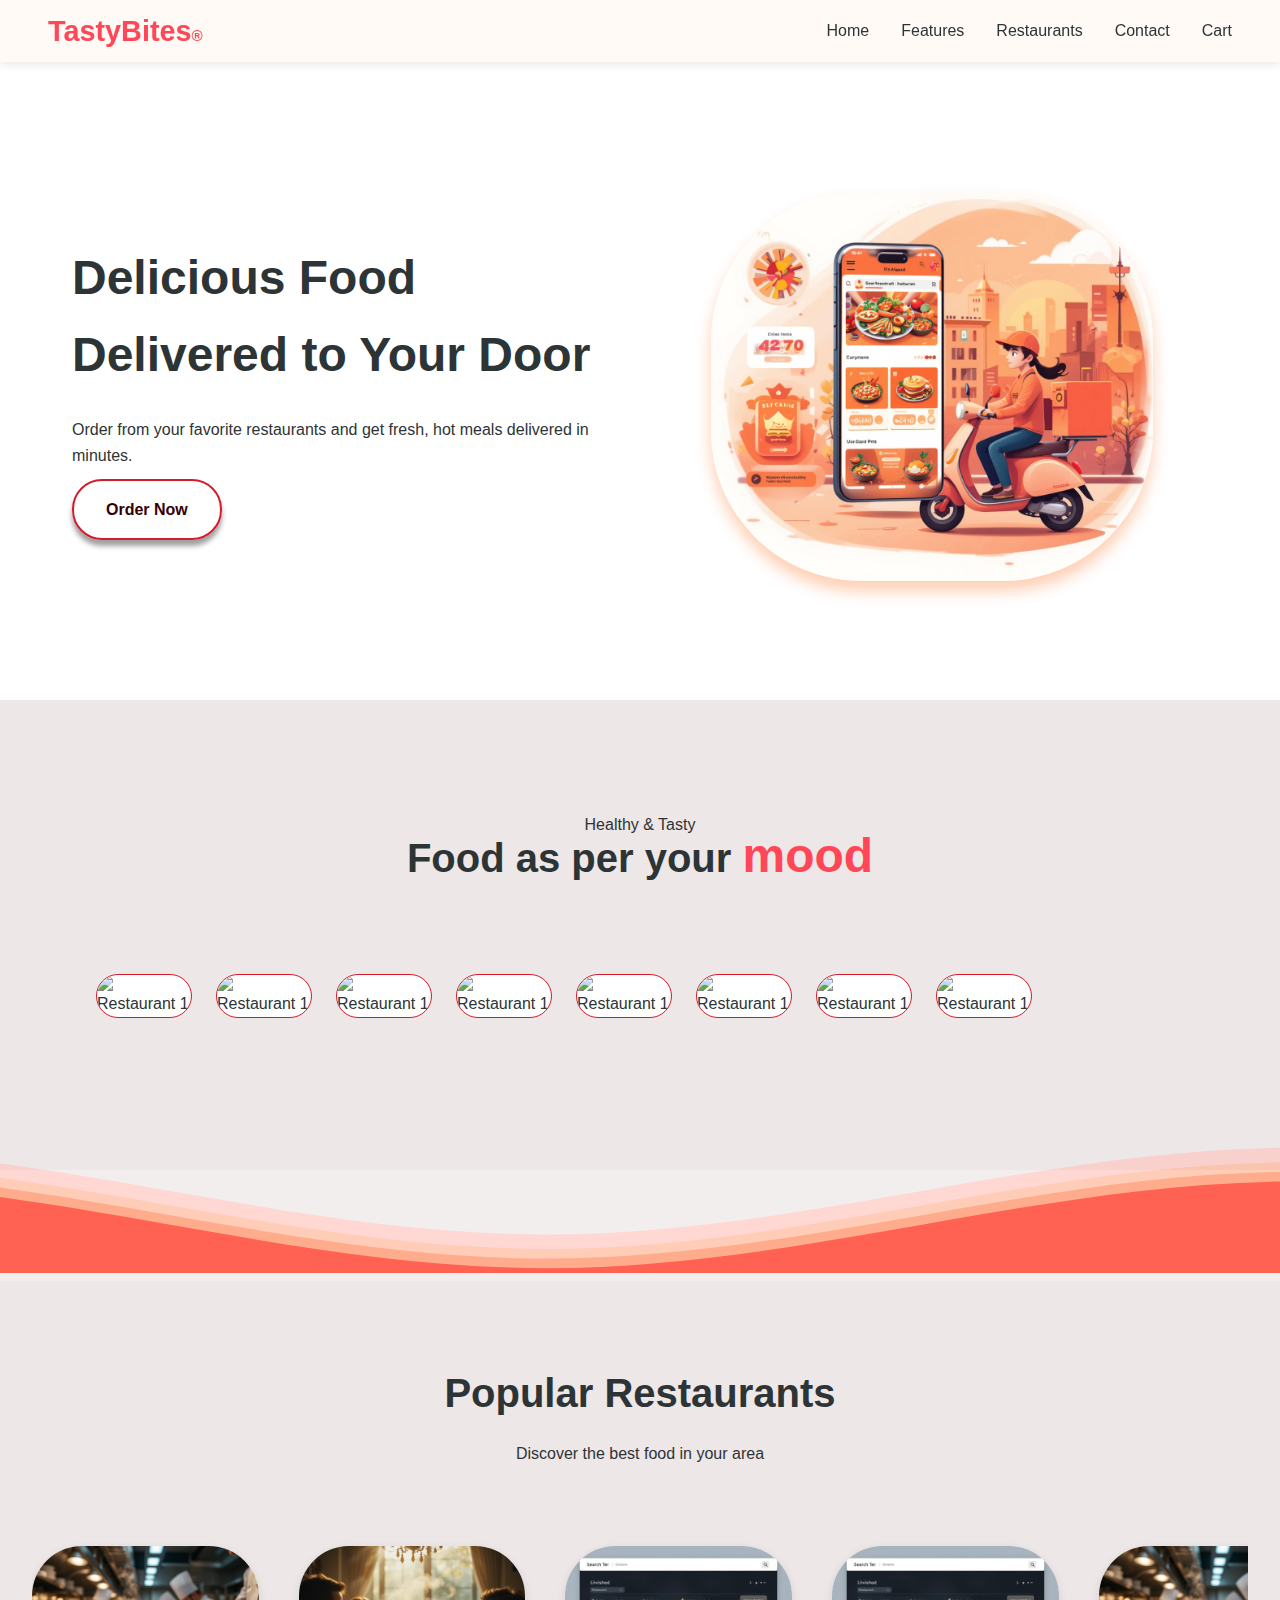
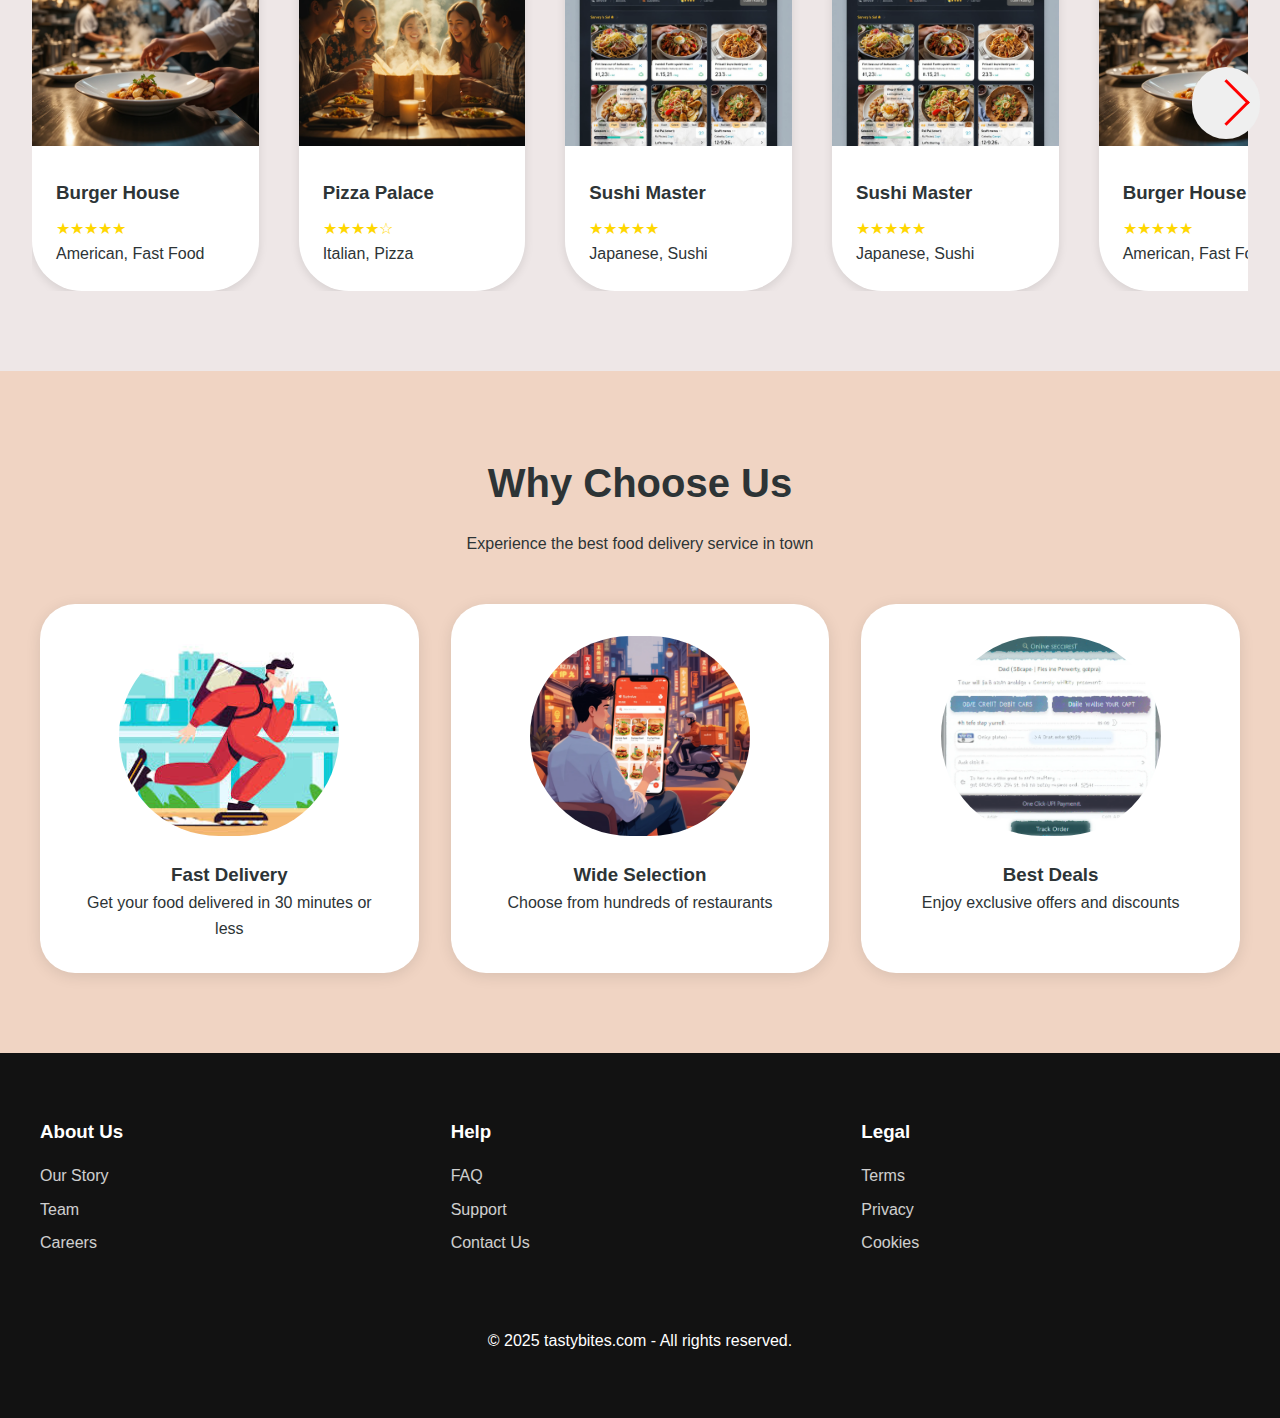
==== commit 88cbd617: "Update index.html" ====
--- a/index.html
+++ b/index.html
@@ -35,7 +35,7 @@
 <!-- 
             <div class="login">
 
-                <img src="img/person.jpg" alt="">
+                <img src=" person.jpg" alt="">
             </div> -->
 
             
@@ -51,7 +51,7 @@
                 <a href="#typesfood" class="button">Order Now</a>
             </div>
             <div class="hero-image">
-                <img src="img/main.png" alt="Delicious Food Delivery" />
+                <img src=" main.png" alt="Delicious Food Delivery" />
             </div>
         </div>
     </section>
@@ -66,51 +66,51 @@
         
             <div class="foodgrid">
                 <div class="foodcard">
-                    <img src="img/pizza.png" alt="Restaurant 1" />
-                    <!-- <div class="restaurant-info">
-                        <p>American, Fast Food</p>
-                    </div> -->
-                </div>
-                <div class="foodcard">
-                    <img src="img/piclumen-1738760263437.png" alt="Restaurant 1" />
-                    <!-- <div class="restaurant-info">
-                        <p>American, Fast Food</p>
-                    </div> -->
-                </div>
-                <div class="foodcard">
-                    <img src="img/piclumen-1738760264392.png" alt="Restaurant 1" />
-                    <!-- <div class="restaurant-info">
-                        <p>American, Fast Food</p>
-                    </div> -->
-                </div>
-                <div class="foodcard">
-                    <img src="img/piclumen-1738760270478.png" alt="Restaurant 1" />
-                    <!-- <div class="restaurant-info">
-                        <p>American, Fast Food</p>
-                    </div> -->
-                </div>
-
-                <div class="foodcard">
-                    <img src="img/piclumen-1738761124378.png" alt="Restaurant 1" />
-                    <!-- <div class="restaurant-info">
-                        <p>American, Fast Food</p>
-                    </div> -->
-                </div>
-                <div class="foodcard">
-                    <img src="img/piclumen-1738760722605.png" alt="Restaurant 1" />
-                    <!-- <div class="restaurant-info">
-                        <p>American, Fast Food</p>
-                    </div> -->
-                </div>
-
-                <div class="foodcard">
-                    <img src="img/piclumen-1738760779694.png" alt="Restaurant 1" />
-                    <!-- <div class="restaurant-info">
-                        <p>American, Fast Food</p>
-                    </div> -->
-                </div>
-                <div class="foodcard">
-                    <img src="img/piclumen-1738760815689.png" alt="Restaurant 1" />
+                    <img src=" pizza.png" alt="Restaurant 1" />
+                    <!-- <div class="restaurant-info">
+                        <p>American, Fast Food</p>
+                    </div> -->
+                </div>
+                <div class="foodcard">
+                    <img src=" piclumen-1738760263437.png" alt="Restaurant 1" />
+                    <!-- <div class="restaurant-info">
+                        <p>American, Fast Food</p>
+                    </div> -->
+                </div>
+                <div class="foodcard">
+                    <img src=" piclumen-1738760264392.png" alt="Restaurant 1" />
+                    <!-- <div class="restaurant-info">
+                        <p>American, Fast Food</p>
+                    </div> -->
+                </div>
+                <div class="foodcard">
+                    <img src=" piclumen-1738760270478.png" alt="Restaurant 1" />
+                    <!-- <div class="restaurant-info">
+                        <p>American, Fast Food</p>
+                    </div> -->
+                </div>
+
+                <div class="foodcard">
+                    <img src=" piclumen-1738761124378.png" alt="Restaurant 1" />
+                    <!-- <div class="restaurant-info">
+                        <p>American, Fast Food</p>
+                    </div> -->
+                </div>
+                <div class="foodcard">
+                    <img src=" piclumen-1738760722605.png" alt="Restaurant 1" />
+                    <!-- <div class="restaurant-info">
+                        <p>American, Fast Food</p>
+                    </div> -->
+                </div>
+
+                <div class="foodcard">
+                    <img src=" piclumen-1738760779694.png" alt="Restaurant 1" />
+                    <!-- <div class="restaurant-info">
+                        <p>American, Fast Food</p>
+                    </div> -->
+                </div>
+                <div class="foodcard">
+                    <img src=" piclumen-1738760815689.png" alt="Restaurant 1" />
                     <!-- <div class="restaurant-info">
                         <p>American, Fast Food</p>
                     </div> -->
@@ -154,7 +154,7 @@
             <div class="restaurant-grid">
                 
                 <div class="restaurant-card">
-                    <img src="img/The Chef’s Hands at Work.png" alt="Restaurant 1" />
+                    <img src=" The Chef’s Hands at Work.png" alt="Restaurant 1" />
                     <div class="restaurant-info">
                         <h3>Burger House</h3>
                         <div class="rating">★★★★★</div>
@@ -162,7 +162,7 @@
                     </div>
                 </div>
                 <div class="restaurant-card">
-                    <img src="img/The Family’s Joyful Food Arrival .png" alt="Restaurant 2" />
+                    <img src=" The Family’s Joyful Food Arrival .png" alt="Restaurant 2" />
                     <div class="restaurant-info">
                         <h3>Pizza Palace</h3>
                         <div class="rating">★★★★☆</div>
@@ -170,24 +170,24 @@
                     </div>
                 </div>
                 <div class="restaurant-card">
-                    <img src="img/piclumen-1738390382852.png" alt="Restaurant 3" />
-                    <div class="restaurant-info">
-                        <h3>Sushi Master</h3>
-                        <div class="rating">★★★★★</div>
-                        <p>Japanese, Sushi</p>
-                    </div>
-                </div>
-                <div class="restaurant-card">
-                    <img src="img/piclumen-1738390382852.png" alt="Restaurant 3" />
-                    <div class="restaurant-info">
-                        <h3>Sushi Master</h3>
-                        <div class="rating">★★★★★</div>
-                        <p>Japanese, Sushi</p>
-                    </div>
-                </div>
-
-                <div class="restaurant-card">
-                    <img src="img/The Chef’s Hands at Work.png" alt="Restaurant 1" />
+                    <img src=" piclumen-1738390382852.png" alt="Restaurant 3" />
+                    <div class="restaurant-info">
+                        <h3>Sushi Master</h3>
+                        <div class="rating">★★★★★</div>
+                        <p>Japanese, Sushi</p>
+                    </div>
+                </div>
+                <div class="restaurant-card">
+                    <img src=" piclumen-1738390382852.png" alt="Restaurant 3" />
+                    <div class="restaurant-info">
+                        <h3>Sushi Master</h3>
+                        <div class="rating">★★★★★</div>
+                        <p>Japanese, Sushi</p>
+                    </div>
+                </div>
+
+                <div class="restaurant-card">
+                    <img src=" The Chef’s Hands at Work.png" alt="Restaurant 1" />
                     <div class="restaurant-info">
                         <h3>Burger House</h3>
                         <div class="rating">★★★★★</div>
@@ -195,7 +195,7 @@
                     </div>
                 </div>
                 <div class="restaurant-card">
-                    <img src="img/The Family’s Joyful Food Arrival .png" alt="Restaurant 2" />
+                    <img src=" The Family’s Joyful Food Arrival .png" alt="Restaurant 2" />
                     <div class="restaurant-info">
                         <h3>Pizza Palace</h3>
                         <div class="rating">★★★★☆</div>
@@ -203,15 +203,15 @@
                     </div>
                 </div>
                 <div class="restaurant-card">
-                    <img src="img/piclumen-1738390382852.png" alt="Restaurant 3" />
-                    <div class="restaurant-info">
-                        <h3>Sushi Master</h3>
-                        <div class="rating">★★★★★</div>
-                        <p>Japanese, Sushi</p>
-                    </div>
-                </div>
-                <div class="restaurant-card">
-                    <img src="img/piclumen-1738390382852.png" alt="Restaurant 3" />
+                    <img src=" piclumen-1738390382852.png" alt="Restaurant 3" />
+                    <div class="restaurant-info">
+                        <h3>Sushi Master</h3>
+                        <div class="rating">★★★★★</div>
+                        <p>Japanese, Sushi</p>
+                    </div>
+                </div>
+                <div class="restaurant-card">
+                    <img src=" piclumen-1738390382852.png" alt="Restaurant 3" />
                     <div class="restaurant-info">
                         <h3>Sushi Master</h3>
                         <div class="rating">★★★★★</div>
@@ -235,17 +235,17 @@
         </div>
         <div class="features-grid">
             <div class="feature-card">
-                <img src="img/fst.jpg" alt="Fast Delivery" />
+                <img src=" fst.jpg" alt="Fast Delivery" />
                 <h3>Fast Delivery</h3>
                 <p>Get your food delivered in 30 minutes or less</p>
             </div>
             <div class="feature-card">
-                <img src="img/wdr.png" alt="Wide Selection" />
+                <img src=" wdr.png" alt="Wide Selection" />
                 <h3>Wide Selection</h3>
                 <p>Choose from hundreds of restaurants</p>
             </div>
             <div class="feature-card">
-                <img src="img/piclumen-1738390396438.png" alt="Best Deals" />
+                <img src=" piclumen-1738390396438.png" alt="Best Deals" />
                 <h3>Best Deals</h3>
                 <p>Enjoy exclusive offers and discounts</p>
             </div>
@@ -291,4 +291,4 @@
     <script src="index.js"></script>
 </body>
 
-</html>+</html>
